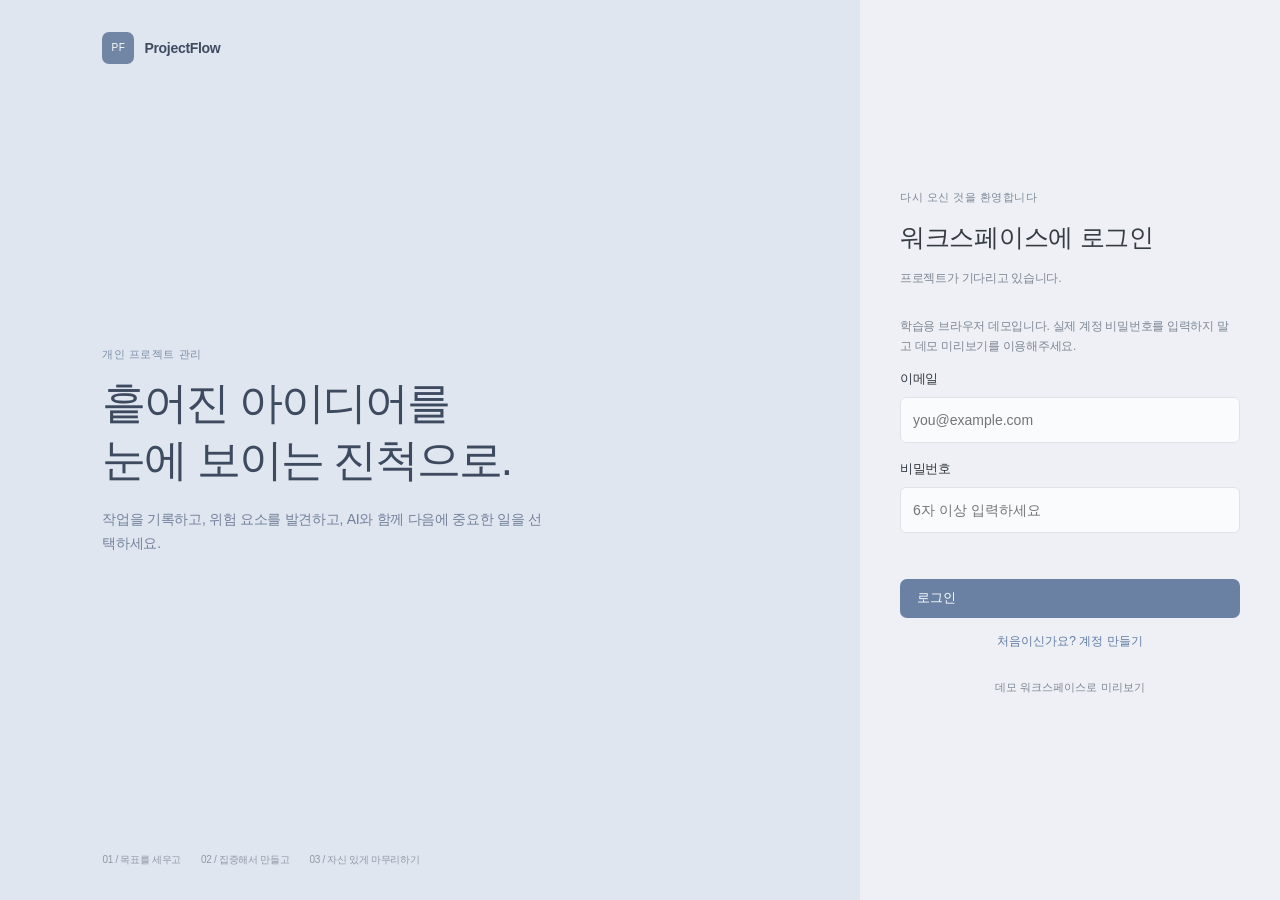
==== index.html @ 73af964e "Add manual task scheduling and move unscheduled work beside the calendar" ====
<!doctype html>
<html lang="ko">
<head><meta charset="UTF-8"><meta name="viewport" content="width=device-width, initial-scale=1"><title>ProjectFlow | 대시보드</title><link rel="stylesheet" href="css/style.css?v=3"><link rel="stylesheet" href="css/project-delete.css?v=1"><link rel="stylesheet" href="css/design.css?v=3"></head>
<body data-page="dashboard">
  <header class="topbar"><a class="brand" href="index.html"><span class="brand-mark">PF</span><span>ProjectFlow</span></a><nav class="top-actions"><a class="text-link" href="archive.html">보관함</a><button class="button button-ghost" data-logout>로그아웃</button></nav></header>
  <main class="shell dashboard-shell planner-shell">
    <header class="planner-heading"><div><p class="eyebrow" id="planner-date"></p><h1 id="view-title">오늘과 일정</h1></div><button class="button button-primary" data-open-project>＋ 새 프로젝트</button></header>
    <div id="workspace-view" class="planner-workspace">
      <section id="today-section" class="today-pane"><div class="section-heading"><h2>오늘 할 일 <span id="today-count" class="small-count"></span></h2><span id="today-label" class="muted"></span></div><div id="today-list"></div><section id="overdue-section"><div class="section-heading"><h3>미룬 작업 <span id="overdue-count" class="small-count"></span></h3></div><div id="overdue-list"></div></section><section class="unscheduled"><h3>시간 미정</h3><div id="unscheduled-list"></div></section><section class="unscheduled"><h3>마감일 없음</h3><div id="no-deadline-list"></div></section></section>
      <section class="week-pane"><div class="section-heading"><h2>이번 주</h2><div class="week-controls"><button class="week-arrow" id="week-prev" aria-label="이전 주">‹</button><span id="week-label"></span><button class="week-arrow" id="week-next" aria-label="다음 주">›</button><button class="week-today" id="week-today">오늘</button></div></div><div class="week-scroll"><div id="calendar" class="time-calendar"></div></div><div class="week-footer"><button class="button button-small button-ghost" id="plan-button">날짜 자동 배치</button></div></section>
    </div>
    <section id="projects-section" class="project-board-section"><div class="section-heading"><h2>프로젝트 <span id="active-count" class="small-count"></span></h2></div><div id="project-grid" class="project-board"></div><section id="empty-state" class="empty-state hidden"><h2>첫 프로젝트를 시작해보세요.</h2><p>목표를 입력하면 AI가 실행 일정을 제안합니다.</p><button class="button button-primary" data-open-project>＋ 새 프로젝트</button></section></section>
    <section id="ai-view" class="ai-hub hidden"><div class="ai-hub-intro"><h2>일정 추천</h2><button class="button button-primary" data-open-project>AI 일정 추천으로 시작</button></div><h2>프로젝트 분석</h2><div id="ai-project-list"></div></section>
  </main>
  <dialog id="task-time-modal" class="modal"><form id="task-time-form"><button type="button" class="modal-close" data-close-time aria-label="일정 편집 닫기">×</button><p class="eyebrow">작업 일정</p><h2 id="time-task-title"></h2><label>날짜<input type="date" name="date"></label><div class="time-form-row"><label>시작 시간<input type="time" name="time"></label><label>소요 시간 (분)<input type="number" name="duration" min="15" max="480" step="15" value="60" required></label></div><p class="muted">시간을 비워두면 ‘시간 미정’에 표시됩니다.</p><p id="time-error" class="form-error" role="alert"></p><div class="form-actions"><button type="button" class="button button-ghost" data-close-time>취소</button><button type="submit" class="button button-primary">일정 저장</button></div></form></dialog>
  <dialog id="project-modal" class="modal"><form method="dialog" id="project-form"><button class="modal-close" value="cancel" aria-label="닫기">×</button><p class="eyebrow">새 프로젝트</p><h2>무엇을 이루고 있나요?</h2><label>프로젝트 이름<input name="name" required maxlength="80" placeholder="예: 일반역학2"></label><label>프로젝트 유형<select name="project_type"><option value="school">학교</option><option value="home">집</option><option value="work">업무</option><option value="study">공부</option><option value="development">개발</option><option value="research">연구</option><option value="content">콘텐츠</option><option value="personal" selected>개인</option><option value="other">기타</option></select></label><label>목표<textarea name="goal" required rows="3" placeholder="예: 기말고사에서 A+ 받기"></textarea></label><label>마감일<input name="due_date" type="date"></label><label>설명 (선택)<textarea name="description" rows="2" placeholder="프로젝트에 대한 추가 정보"></textarea></label><p class="analysis-notice">AI 일정 추천은 목표와 설명을 Codyssey AI API에 보내 날짜와 소요 시간을 제안합니다. 마감일이 없으면 오늘부터 7일을 기준으로 추천합니다. 비밀 정보는 입력하지 마세요.</p><p id="project-status" class="form-status" role="status" aria-live="polite"></p><div class="form-actions"><button class="button button-ghost" value="cancel">취소</button><button class="button button-ghost" id="empty-project" type="button">직접 작업 추가</button><button class="button button-primary" id="ai-project" type="submit">AI 일정 추천</button></div></form></dialog>
  <dialog id="plan-modal" class="modal wide-modal"><form method="dialog" id="plan-form"><button class="modal-close" value="cancel" aria-label="닫기">×</button><p class="eyebrow">AI SCHEDULE</p><h2 id="plan-title">시작 플랜</h2><p class="muted">날짜와 소요 시간을 확인하고 실행할 일정을 선택하세요.</p><div id="starter-list" class="starter-list"></div><div class="form-actions"><button class="button button-ghost" value="cancel">취소</button><button class="button button-primary" value="default">선택한 일정 추가</button></div></form></dialog>
  <dialog id="schedule-modal" class="modal wide-modal"><form method="dialog" id="schedule-form"><button class="modal-close" value="cancel" aria-label="닫기">×</button><p class="eyebrow">14-DAY SCHEDULE</p><h2>앞으로 2주 계획</h2><p class="muted">기존에 지정한 일정은 유지하고, 아직 계획되지 않은 작업만 배치했습니다.</p><div id="schedule-preview" class="schedule-preview"></div><div class="form-actions"><button class="button button-ghost" value="cancel">취소</button><button class="button button-primary" value="default">이 계획 적용</button></div></form></dialog>
  <script type="module" src="js/dashboard.js?v=9"></script>
</body>
</html>
---- css/style.css ----
:root{--background:#f3f4f1;--surface:#fff;--surface-muted:#e9edf2;--primary:#2457c5;--primary-soft:#e4ebfa;--text:#20252b;--text-muted:#6f7882;--border:#d8dde2;--success:#2f7d58;--warning:#b58018;--danger:#b94747;--radius:3px;--sidebar:232px;font-family:"Pretendard","Noto Sans KR","Segoe UI",Arial,sans-serif}*{box-sizing:border-box}body{margin:0;background:var(--background);color:var(--text);font-family:inherit;font-size:14px}a{color:inherit;text-decoration:none}button,input,textarea,select{font:inherit}button{cursor:pointer}.workspace-sidebar{position:fixed;inset:0 auto 0 0;width:var(--sidebar);display:flex;flex-direction:column;padding:24px 16px;background:var(--surface);border-right:1px solid var(--border);z-index:5}.sidebar-brand{display:flex;align-items:center;gap:10px;padding:0 8px;font-weight:700;font-size:16px}.sidebar-label{margin:48px 8px 10px;color:var(--text-muted);font-size:10px;font-weight:700;letter-spacing:1.4px}.sidebar-link{display:block;padding:10px 12px;margin:3px 0;border-left:2px solid transparent;color:var(--text-muted);font-weight:600}.sidebar-link:hover,.sidebar-link.selected{background:var(--primary-soft);border-left-color:var(--primary);color:var(--primary)}.sidebar-footer{margin-top:auto;display:grid;gap:14px;padding:16px 8px;border-top:1px solid var(--border)}.sidebar-status{color:var(--text-muted);font-size:11px}.sidebar-logout{padding:0;text-align:left;border:0;background:transparent;color:var(--text-muted);font-size:12px}.sidebar-logout:hover{color:var(--danger)}.topbar{height:64px;margin-left:var(--sidebar);padding:0 44px;display:flex;align-items:center;justify-content:flex-end;background:var(--surface);border-bottom:1px solid var(--border)}.topbar .brand{display:none}.top-actions{display:flex;align-items:center;gap:18px}.text-link,.back-link{color:var(--text-muted);font-size:12px;font-weight:700}.text-link:hover,.back-link:hover{color:var(--primary)}.shell{max-width:1160px;margin-left:var(--sidebar);padding:48px 52px 88px}.page-heading,.section-heading,.project-header,.insights-intro{display:flex;align-items:flex-end;justify-content:space-between;gap:24px}.eyebrow{margin:0 0 10px;color:var(--primary);font-size:10px;font-weight:800;letter-spacing:1.4px}.page-heading h1,.insights-intro h1{max-width:700px;margin:0;font-size:34px;line-height:1.15;letter-spacing:-1.2px}.lede{max-width:560px;margin:12px 0 0;color:var(--text-muted);font-size:14px;line-height:1.6}.button{min-height:38px;border:1px solid transparent;border-radius:var(--radius);padding:0 15px;font-size:13px;font-weight:700;transition:background .15s,border-color .15s,color .15s}.button:hover{transform:none}.button-primary{background:var(--primary);color:#fff}.button-primary:hover{background:#1d469f}.button-dark{background:var(--text);color:#fff}.button-ghost{background:var(--surface);border-color:var(--border);color:var(--text)}.button-ghost:hover{border-color:var(--primary);color:var(--primary)}.button-small{min-height:34px;padding:0 12px;font-size:12px}.button-wide{width:100%;display:flex;align-items:center;justify-content:space-between}.stats-row{display:grid;grid-template-columns:repeat(3,170px);gap:0;margin:48px 0 52px;border-top:1px solid var(--border);border-bottom:1px solid var(--border)}.stats-row>div{padding:16px 20px 16px 0}.stats-row>div+div{padding-left:20px;border-left:1px solid var(--border)}.stat-label{display:block;margin-bottom:8px;color:var(--text-muted);font-size:11px}.stats-row strong{font-size:26px;line-height:1}.section-heading{align-items:center;margin-bottom:12px}.section-heading h2{margin:0;font-size:20px;letter-spacing:-.5px}.section-heading .eyebrow{margin-bottom:7px}.muted{color:var(--text-muted);font-size:12px}.project-grid{display:grid;gap:0;background:var(--surface);border-top:1px solid var(--border);border-bottom:1px solid var(--border)}.project-card{display:grid;grid-template-columns:minmax(190px,1.2fr) minmax(220px,1fr) 150px;align-items:center;gap:28px;min-height:108px;padding:18px 20px;border-bottom:1px solid var(--border);transition:background .15s,border-color .15s}.project-card:last-child{border-bottom:0}.project-card:hover{background:#f8faff}.project-card h3{margin:6px 0 5px;font-size:16px;letter-spacing:-.3px}.project-card p{margin:0;overflow:hidden;color:var(--text-muted);font-size:12px;text-overflow:ellipsis;white-space:nowrap}.card-top{display:flex;align-items:center;gap:10px}.card-bottom{display:flex;align-items:center;justify-content:space-between}.status{font-size:10px;font-weight:800}.status.active{color:var(--success)}.status.completed{color:var(--text-muted)}.progress-meta{color:var(--primary);font-size:13px;font-weight:700}.progress-track{height:8px;overflow:hidden;background:var(--surface-muted);border-radius:2px}.progress-bar{height:100%;background:var(--primary);border-radius:2px;transition:width .35s ease}.empty-state{padding:70px 20px;text-align:left;border:1px dashed var(--border);background:var(--surface)}.empty-state h2{margin:15px 0 7px;font-size:20px}.empty-state p{margin:0 0 22px;color:var(--text-muted)}.empty-mark{display:inline-grid;place-items:center;width:32px;height:32px;border:1px solid var(--border);color:var(--primary);font-size:19px}.hidden{display:none!important}.modal{width:min(480px,calc(100% - 32px));border:0;padding:0;background:transparent}.modal::backdrop{background:rgba(32,37,43,.42)}.modal form{position:relative;padding:28px;background:var(--surface);border:1px solid var(--border);border-radius:var(--radius)}.modal-close{position:absolute;top:12px;right:14px;border:0;background:none;color:var(--text-muted);font-size:22px}.modal h2{margin:0 0 24px;font-size:22px}label{display:block;margin:0 0 16px;color:var(--text);font-size:12px;font-weight:700}input,textarea,select{display:block;width:100%;margin-top:7px;padding:11px 12px;border:1px solid var(--border);border-radius:var(--radius);background:var(--surface);color:var(--text);font-size:14px;outline:0}input:focus,textarea:focus,select:focus{border-color:var(--primary)}textarea{resize:vertical}.form-actions{display:flex;justify-content:flex-end;gap:8px;margin-top:22px}.form-error,.form-status{min-height:18px;color:var(--danger);font-size:12px}.project-shell{padding-top:38px}.project-header{align-items:flex-start;padding-bottom:34px;border-bottom:1px solid var(--border)}.project-header h1{margin:0 0 12px;font-size:34px;letter-spacing:-1.2px}.project-goal{max-width:650px;margin:0;color:var(--text-muted);line-height:1.6}.project-progress{min-width:190px}.project-progress strong{display:block;margin-bottom:6px;color:var(--primary);font-size:32px}.project-progress span{color:var(--text-muted);font-size:12px}.project-columns{display:grid;grid-template-columns:minmax(0,1fr) 270px;gap:48px;padding-top:38px}.task-list,.issue-list{border-top:1px solid var(--border)}.task-item,.issue-item{display:flex;align-items:center;gap:12px;min-height:58px;padding:12px 0;border-bottom:1px solid var(--border)}.task-check{width:18px;height:18px;accent-color:var(--primary)}.task-copy{flex:1}.task-title{font-size:13px}.task-title.done{text-decoration:line-through;color:var(--text-muted)}.priority,.severity{font-size:10px;font-weight:800}.priority.high,.severity.high{color:var(--danger)}.priority.medium,.severity.medium{color:var(--warning)}.priority.low,.severity.low{color:var(--success)}.item-delete{border:0;background:transparent;color:#a1a9b1;font-size:17px}.item-delete:hover{color:var(--danger)}.issue-heading{margin-top:56px}.issue-item{display:block;padding:15px 0}.issue-item-top{display:flex;align-items:center;justify-content:space-between;margin-bottom:8px}.issue-item p{margin:0 0 12px;font-size:13px}.issue-state{color:var(--text-muted);font-size:11px}.insight-callout{align-self:start;padding:22px;background:var(--primary-soft);border:1px solid #c6d4f1;border-left:3px solid var(--primary)}.insight-callout h2{margin:8px 0 12px;font-size:20px;line-height:1.25}.insight-callout p:not(.eyebrow){margin:0 0 22px;color:var(--text-muted);font-size:13px;line-height:1.6}.insight-callout .button{background:var(--primary)}.insights-shell{max-width:1050px}.insights-intro{align-items:center;padding-bottom:32px;border-bottom:1px solid var(--border)}.status-orb{display:grid;place-items:center;width:56px;height:56px;border:1px solid #c6d4f1;background:var(--primary-soft);color:var(--primary);font-size:13px;font-weight:800}.question-panel{margin:28px 0;padding:20px;background:var(--surface);border:1px solid var(--border)}.question-panel>label{margin:0 0 10px}.question-row{display:flex;gap:8px}.question-row input{margin:0}.question-row .button{white-space:nowrap}.analysis-grid{display:grid;grid-template-columns:1fr 1fr;gap:16px}.analysis-card{padding:22px;background:var(--surface);border:1px solid var(--border);border-radius:var(--radius)}.analysis-card.full{grid-column:1/-1;border-left:3px solid var(--primary)}.analysis-card h2{margin:7px 0 15px;font-size:20px}.analysis-card p{margin:0;color:var(--text-muted);font-size:13px;line-height:1.7}.analysis-card ul{padding:0;margin:0;list-style:none}.analysis-card li{padding:13px 0;border-top:1px solid var(--border)}.analysis-card li strong{display:block;margin-bottom:5px;font-size:13px}.analysis-card li span{display:block;color:var(--text-muted);font-size:12px;line-height:1.5}.analysis-card .label{color:var(--primary);font-size:10px;font-weight:800;letter-spacing:1px}.archive-list{background:var(--surface);border-top:1px solid var(--border);border-bottom:1px solid var(--border)}.archive-item{display:flex;align-items:center;justify-content:space-between;padding:20px;border-bottom:1px solid var(--border)}.archive-item:last-child{border-bottom:0}.archive-item h3{margin:0 0 6px;font-size:16px}.archive-item p{margin:0;color:var(--text-muted);font-size:12px}.archive-date{color:var(--text-muted);font-size:11px}.auth-layout{display:grid;grid-template-columns:1fr 420px;min-height:100vh}.auth-intro{display:flex;flex-direction:column;padding:32px 8vw;background:var(--text);color:#fff}.auth-intro .brand{display:flex;align-items:center;gap:10px;font-weight:700}.auth-message{margin:auto 0}.auth-message .eyebrow{color:#9db8f3}.auth-message h1{max-width:560px;margin:0 0 20px;font-size:clamp(36px,5vw,58px);line-height:1.08;letter-spacing:-2px}.auth-message p:not(.eyebrow){max-width:450px;color:#c2c9d1;line-height:1.7}.signal-list{display:flex;gap:20px;color:#8e98a4;font-size:10px}.auth-panel{display:grid;place-items:center;padding:28px;background:var(--background)}.auth-card{width:min(100%,340px)}.auth-card h2{margin:0 0 8px;font-size:25px}.auth-card .muted{margin-bottom:28px}.switch-auth,.demo-link{width:100%;padding:14px 0;border:0;background:transparent;color:var(--primary);font-size:12px}.demo-link{color:var(--text-muted);font-size:11px}.brand-mark{display:grid;place-items:center;width:32px;height:32px;background:var(--primary);color:#fff;font-size:10px;font-weight:800;letter-spacing:.5px}.reveal{animation:rise .35s ease both}.delay-1{animation-delay:.04s}.delay-2{animation-delay:.08s}@keyframes rise{from{opacity:0;transform:translateY(5px)}to{opacity:1;transform:none}}@media(max-width:800px){:root{--sidebar:0px}.workspace-sidebar{position:static;width:100%;height:auto;display:block;padding:12px 16px;border-right:0;border-bottom:1px solid var(--border)}.sidebar-brand{padding:0}.sidebar-label{display:none}.workspace-sidebar nav{display:flex;gap:4px;margin-top:12px}.sidebar-link{flex:1;padding:9px 7px;text-align:center;border-left:0;border-bottom:2px solid transparent;font-size:12px}.sidebar-link:hover,.sidebar-link.selected{border-left:0;border-bottom-color:var(--primary)}.sidebar-footer{display:none}.topbar{height:52px;margin-left:0;padding:0 16px}.top-actions{gap:12px}.top-actions .text-link{font-size:11px}.shell{margin-left:0;padding:32px 18px 56px}.page-heading,.project-header,.insights-intro{display:block}.page-heading .button{margin-top:22px}.page-heading h1,.insights-intro h1{font-size:29px}.stats-row{grid-template-columns:repeat(3,1fr);margin:34px 0 38px}.stats-row>div{padding:13px 8px 13px 0}.stats-row>div+div{padding-left:8px}.stats-row strong{font-size:22px}.stat-label{font-size:10px}.project-card{grid-template-columns:1fr;gap:11px;min-height:0;padding:17px}.project-card p{white-space:normal}.card-bottom{margin-top:4px}.project-columns{grid-template-columns:1fr;gap:36px;padding-top:30px}.insight-callout{order:-1}.project-header h1{font-size:29px}.project-progress{min-width:0;margin-top:25px}.analysis-grid{grid-template-columns:1fr}.analysis-card.full{grid-column:auto}.question-row{display:block}.question-row .button{width:100%;margin-top:9px}.archive-item{display:block}.archive-date{display:block;margin-top:10px}.auth-layout{grid-template-columns:1fr}.auth-intro{min-height:43vh;padding:26px 24px}.auth-message{margin:auto 0 30px}.auth-message h1{font-size:39px}.signal-list{display:none}.auth-panel{padding:42px 24px}.modal form{padding:24px}}

.analysis-notice{font-size:12px;color:var(--text-muted);line-height:1.7;margin-top:14px}
.analysis-card p,.analysis-card li,.form-status{overflow-wrap:anywhere}
.analysis-card li>span{white-space:pre-line}
#analysis-status:empty{display:none}
@media(max-width:600px){.question-row{display:flex;flex-direction:column;align-items:stretch}.question-row input{width:100%;min-width:0}.question-row .button{width:100%}.analysis-grid{grid-template-columns:minmax(0,1fr)}}

.wide-modal{width:min(680px,calc(100% - 32px))}
.starter-list{display:grid;gap:12px;margin-top:20px}
.starter-item{display:grid;grid-template-columns:20px minmax(0,1fr);gap:14px;align-items:start;margin:0;padding:18px;border:1px solid var(--border);background:#f8faff;border-radius:8px;cursor:pointer}
.starter-item input[type=checkbox]{width:18px;height:18px;margin:3px 0 0;padding:0;accent-color:var(--primary)}
.starter-copy{display:grid;gap:8px;min-width:0}
.starter-copy strong{font-size:15px;line-height:1.5;overflow-wrap:anywhere}
.starter-copy small{display:block;font-size:12px;font-weight:400;line-height:1.7;color:var(--text-muted);overflow-wrap:anywhere}
.modal{max-height:calc(100dvh - 32px);overflow-y:auto}
.button:disabled{opacity:.65;cursor:wait}
@media(max-width:600px){.modal .form-actions{flex-wrap:wrap}.starter-item{padding:14px;gap:10px}}
---- css/project-delete.css ----
.button-danger{background:var(--danger);color:#fff}
.button-danger:hover{background:#923737}
.project-delete-name{font-weight:700;overflow-wrap:anywhere}
.project-delete-description{color:var(--text-muted);font-size:13px;line-height:1.7}
.project-delete-modal .form-actions{flex-wrap:wrap}
.project-entry{display:grid;grid-template-columns:minmax(0,1fr) auto;align-items:center;border-bottom:1px solid var(--border);background:var(--surface)}
.project-entry:last-child{border-bottom:0}
.project-entry .project-card{border-bottom:0;grid-template-columns:minmax(0,1.3fr) minmax(0,1fr) 80px;gap:20px}
@media(max-width:800px){.project-entry .project-card{grid-template-columns:minmax(0,1fr)}}
.project-entry>button{margin:0 16px 0 0}
.archive-project-entry{display:grid;grid-template-columns:minmax(0,1fr) auto;align-items:center;border-bottom:1px solid var(--border)}
.archive-project-entry:last-child{border-bottom:0}
body[data-page="archive"] .archive-project-entry .archive-item{border-bottom:0}
.archive-project-entry>button{margin:0 16px 0 0}
.project-progress .project-delete-trigger{display:block;margin:18px 0 0 auto}
@media(max-width:600px){
 .project-entry,.archive-project-entry{grid-template-columns:minmax(0,1fr)}
 .project-entry>button,.archive-project-entry>button{justify-self:end;margin:0 16px 16px}
 .project-progress .project-delete-trigger{margin-left:0}
}


/* Destructive action dialog */
body .project-delete-modal{width:min(440px,calc(100% - 32px));border-radius:20px;box-shadow:0 24px 80px rgba(20,28,40,.22)}
body .project-delete-modal::backdrop{background:rgba(24,32,44,.44);backdrop-filter:blur(4px)}
body .project-delete-modal form{padding:30px;border:0;border-radius:20px}
.delete-dialog-icon{display:grid;place-items:center;width:48px;height:48px;margin-bottom:20px;background:#fbeeed;border:1px solid #f5dfdc;border-radius:14px;color:#bc5049}
.delete-dialog-icon svg{width:24px;height:24px}
body .project-delete-modal h2{margin:0 0 10px;font-size:23px;line-height:1.4;letter-spacing:-.7px}
body .project-delete-modal .project-delete-description{margin:0;font-size:13px;line-height:1.7;color:var(--text-muted)}
.delete-project-summary{margin-top:24px;padding:18px;background:#f6f7f9;border:1px solid #e8ebef;border-radius:12px}
.delete-summary-label{color:var(--text-muted);font-size:11px;font-weight:600}
body .project-delete-modal .project-delete-name{margin:7px 0 16px;font-size:16px;line-height:1.5;font-weight:700;overflow-wrap:anywhere}
.delete-summary-counts{display:grid;grid-template-columns:1fr 1fr;border-top:1px solid #e2e6eb;padding-top:13px;gap:16px;font-size:12px;color:var(--text-muted)}
.delete-summary-counts>span{display:flex;justify-content:space-between;gap:8px}
.delete-summary-counts>span+span{border-left:1px solid #e2e6eb;padding-left:16px}
.delete-summary-counts strong{font-weight:700;color:var(--text)}
.delete-permanent-note{margin:16px 0 0;color:#a35a55;font-size:12px;line-height:1.6}
body .project-delete-modal .form-error:empty{display:none}
body .project-delete-modal .form-actions{display:grid;grid-template-columns:1fr 1fr;gap:10px;margin-top:26px}
body .project-delete-modal .button{min-height:44px;border-radius:10px;font-size:13px}
body .project-delete-modal .button-ghost{background:#fff;border-color:#dfe3e8;color:#525b66}
body .project-delete-modal .button-danger{background:#b94e47;border-color:#b94e47;color:#fff}
body .project-delete-modal .button-danger:hover{background:#a3423c;border-color:#a3423c}
body .project-delete-modal .button:focus-visible{outline:2px solid #7e8da6;outline-offset:3px}
@media(max-width:600px){body .project-delete-modal form{padding:24px}body .project-delete-modal h2{font-size:21px}}

/* Project row actions */
body button[data-delete-project]{display:inline-flex;align-items:center;justify-content:center;gap:6px;min-height:32px;padding:6px 9px;border:0;border-radius:7px;background:transparent;color:#8b929b;font-size:12px;font-weight:500;white-space:nowrap;transition:background .15s,color .15s}
body button[data-delete-project]::before{content:"";width:14px;height:14px;flex-shrink:0;background:currentColor;mask:url("data:image/svg+xml,%3Csvg xmlns='http://www.w3.org/2000/svg' viewBox='0 0 24 24' fill='none' stroke='black' stroke-width='1.7' stroke-linecap='round' stroke-linejoin='round'%3E%3Cpath d='M3 6h18M9 6V4h6v2M5 6l1 14h12l1-14M10 10v6M14 10v6'/%3E%3C/svg%3E") center/contain no-repeat}
body button[data-delete-project]:hover{background:#fbeeed;color:#b94e47}
body button[data-delete-project]:focus-visible{outline:2px solid #b94e47;outline-offset:2px}
body .project-entry>button[data-delete-project],body .archive-project-entry>button[data-delete-project]{margin-right:18px}
body .project-progress button[data-delete-project]{margin-top:16px;margin-left:auto}
@media(max-width:600px){body .project-progress button[data-delete-project]{margin-left:0}}

/* Give the row action its own balanced space inside the card. */
body .project-entry{grid-template-columns:minmax(0,1fr) 112px;border:1px solid var(--border);background:var(--surface)}
body .project-entry:last-child{border-bottom:1px solid var(--border)}
body .project-entry .project-card{border:0;background:transparent;min-width:0}
body .project-entry>button[data-delete-project]{width:80px;min-height:40px;margin:0;justify-self:center;position:relative}
body .project-entry>button[data-delete-project]::after{content:"";position:absolute;left:-16px;top:6px;bottom:6px;width:1px;background:var(--border)}
body .archive-project-entry{grid-template-columns:minmax(0,1fr) 112px}
body .archive-project-entry>button[data-delete-project]{width:80px;min-height:40px;margin:0;justify-self:center;position:relative}
body .archive-project-entry>button[data-delete-project]::after{content:"";position:absolute;left:-16px;top:6px;bottom:6px;width:1px;background:var(--border)}
@media(max-width:600px){
 body .project-entry,body .archive-project-entry{grid-template-columns:minmax(0,1fr)}
 body .project-entry>button[data-delete-project],body .archive-project-entry>button[data-delete-project]{justify-self:end;width:auto;min-width:80px;margin:0 16px 14px}
 body .project-entry>button[data-delete-project]::after,body .archive-project-entry>button[data-delete-project]::after{display:none}
}
---- css/design.css ----
:root{--sidebar:184px;--background:#eef0f5;--surface:#f7f8fb;--primary:#617ca4;--primary-soft:#e5ebf3;--text:#343b42;--text-muted:#7d8794;--border:#dfe3e9;--radius:8px;font-family:"Noto Sans KR","Apple SD Gothic Neo","Malgun Gothic","Segoe UI",Arial,sans-serif}
body{font-weight:400;line-height:1.6;font-size:14px;letter-spacing:-.3px}
.workspace-sidebar{background:#f5f6fa;padding:30px 16px;border-right:1px solid #e2e5eb}
.sidebar-brand{font-size:21px;font-weight:500;letter-spacing:-.8px;padding:0 12px;margin-bottom:44px}
.brand-mark{border-radius:7px;background:#7186a5;font-weight:500}
.sidebar-label{font-size:10px;font-weight:400;color:#9aa3af;margin-top:52px}
.sidebar-link{position:relative;font-size:15px;font-weight:400;padding:13px 12px;margin:5px 0;border:0;border-radius:0;white-space:nowrap;background:transparent}
.sidebar-link:hover{border:0;background:transparent;color:#3a5273}
.sidebar-link.selected{border:0;background:transparent;color:#343b42;font-weight:600}
.sidebar-link.selected::after{content:"";position:absolute;left:12px;bottom:7px;width:24px;height:2px;background:#617ca4}
.sidebar-link:focus-visible{outline:2px solid #91a1ba;outline-offset:2px}
.topbar{height:64px;background:#f5f6fa;border-bottom-color:#e3e6ec}
.top-actions .text-link{font-weight:400;font-size:12px}
.shell{max-width:1400px;padding:38px 40px 70px}
.eyebrow{font-size:11px;font-weight:400;color:#7d8898;letter-spacing:.5px}
.page-heading h1,.insights-intro h1{font-size:32px;font-weight:400;letter-spacing:-1px}
.lede{font-size:14px;line-height:1.8}
.button{border-radius:7px;min-height:39px;padding:0 16px;font-size:13px;font-weight:400}
.button-primary{background:#6a81a4;box-shadow:none}
.button-primary:hover{background:#526e94}
.button-ghost{background:transparent;border-color:#d8dfe8}
.button-small{min-height:32px;padding:0 12px;font-size:12px}
.section-heading h2{font-size:19px;font-weight:400;letter-spacing:-.5px}
input,textarea,select{font-size:14px;border-radius:6px;background:#fafbfc}
label{font-size:13px;font-weight:400}
input:focus,textarea:focus,select:focus{border-color:#91a1ba}
.planner-heading{display:flex;align-items:center;justify-content:space-between;gap:24px;margin-bottom:34px}
.planner-heading .eyebrow{margin-bottom:7px}
.planner-heading h1{font-size:31px;font-weight:400;letter-spacing:-1px;margin:0}
.planner-heading .lede{margin:8px 0 0}
.planner-workspace{display:grid;grid-template-columns:minmax(230px,.85fr) minmax(0,1.45fr);gap:32px;align-items:start}
.today-pane{padding:24px;background:#f7f8fa;border-radius:9px}
.today-pane .section-heading{margin-bottom:18px}
.today-pane .section-heading h2{font-size:20px}
.small-count{font-size:12px;color:#929aa6;font-weight:400;margin-left:6px}
.planner-task{display:flex;align-items:flex-start;gap:12px;padding:17px 0;border-top:1px solid #e1e5eb;min-width:0}
.planner-task.selected{background:#e4eaf3;padding:16px 12px;margin:0 -12px;border-top-color:transparent;border-radius:6px}
.planner-task .task-check{width:17px;height:17px;border-radius:50%;margin:4px 0 0;flex-shrink:0;accent-color:#7186a5}
.task-select{border:0;background:transparent;text-align:left;padding:0;flex:1;min-width:0;color:#333e4a;font:inherit}
.task-select strong{font-size:15px;font-weight:400;display:block;overflow-wrap:anywhere;line-height:1.5}
.planner-task.selected .task-select strong{font-weight:600;color:#405979}
.task-select small{display:block;margin-top:6px;font-size:11px;color:#8b95a2;line-height:1.6}
.task-select:focus-visible{outline:2px solid #8a9ebb;outline-offset:4px}
.planner-task .priority{font-size:10px;margin-top:3px;font-weight:400}

.planner-empty{padding:20px 0;color:#8b96a3;font-size:13px;line-height:1.8}
.today-pane #overdue-section{margin-top:24px}
.today-pane h3{font-size:14px;font-weight:400;color:#9b7773}
.week-pane{min-width:0}
.week-pane>.section-heading{margin:0 0 17px}
.week-controls{display:flex;align-items:center;gap:8px;font-size:11px;color:#87919f}
.week-arrow,.week-today{border:0;background:transparent;color:#798699;padding:4px 7px;font-size:20px}
.week-today{font-size:11px;border:1px solid #dbe0e7;border-radius:5px;padding:4px 7px}
.unscheduled{display:flex;align-items:flex-start;gap:12px;padding:12px 14px;background:#e8ebf0;border-radius:6px;font-size:11px;color:#929aa7;margin-bottom:14px}
.unscheduled>span{flex-shrink:0;padding-top:5px}
#unscheduled-list{display:flex;flex-wrap:wrap;gap:6px;min-width:0}
.loose-task{border:0;border-radius:4px;padding:5px 8px;color:#566370;font-size:11px;text-align:left;overflow-wrap:anywhere}
.week-scroll{overflow-x:auto;border:1px solid #e0e4eb;border-radius:10px;background:#f9fafc}
.time-calendar{display:grid;grid-template-columns:42px repeat(7,minmax(58px,1fr));min-width:490px;font-size:11px}
.time-day{text-align:center;padding:10px 0;color:#8a96a6;border-bottom:1px solid #e0e4eb;display:grid;gap:2px}
.time-day strong{font-weight:400;font-size:14px}
.time-day.is-today{color:#c38487;background:#f7ecef}
.time-day.is-today strong{font-weight:600}
.time-gutter{border-bottom:1px solid #e0e4eb}
.hour-labels{position:relative;color:#b0898b;font-size:9px;text-align:right}
.hour-labels span{position:absolute;right:6px}
.time-day-column{position:relative;border-left:1px solid #e4e7ed;background:repeating-linear-gradient(to bottom,transparent 0,transparent 47px,#e5e8ed 47px,#e5e8ed 48px)}
.time-event{position:absolute;overflow:hidden;border:0;border-radius:3px;text-align:left;padding:5px;color:#596363;font-family:inherit}
.time-event strong{font-weight:500;display:block;font-size:11px;line-height:1.4;overflow-wrap:anywhere}
.time-event small{font-size:10px;line-height:1.3}
.time-event:focus-visible,.loose-task:focus-visible{outline:2px solid #7588a6;outline-offset:1px}
.pastel-0{background:#f8e0e5}.pastel-1{background:#d7f3e3}.pastel-2{background:#f8edcf}.pastel-3{background:#d5edf4}.pastel-4{background:#eee2f4}.pastel-5{background:#fae6d8}
.week-footer{display:flex;align-items:center;justify-content:space-between;gap:12px;margin-top:12px;font-size:10px;color:#939ca8}
.week-footer .button{font-size:11px;min-height:29px}
.project-board-section{margin-top:36px}
.project-board{display:grid;grid-template-columns:repeat(3,minmax(0,1fr));gap:24px}
.board-column{min-width:0}
.board-column>h3{font-size:13px;font-weight:400;color:#818d9d;display:flex;justify-content:space-between;padding:0 0 13px;border-bottom:1px solid #d5dce6;margin:0}
.board-column>h3 span{font-size:11px;color:#a1a9b4}
.board-project{padding:18px 0;border-bottom:1px solid #dde3ea;position:relative}
.board-project>a{display:block}
.board-project h4{font-size:15px;font-weight:400;margin:0 0 6px;padding-left:13px;line-height:1.6;overflow-wrap:anywhere}
.project-color{position:absolute;top:26px;left:0;width:5px;height:5px;border-radius:50%}
.board-project p{font-size:12px;color:#87919f;margin:0 0 8px;line-height:1.7;overflow-wrap:anywhere}
.board-project small{font-size:11px;color:#98a1ad}
.board-project .progress-track{height:3px;margin-top:13px;border-radius:0;background:#dce3ec}
.board-project .progress-bar{background:#a0b0c7;border-radius:0}
.board-actions{display:flex;align-items:center;justify-content:space-between;gap:8px;margin-top:12px}
.board-actions select{width:auto;margin:0;font-size:11px;background:transparent;border:1px solid #dbe1e8;padding:4px 22px 4px 7px}
.board-empty{font-size:12px;color:#a1a9b5;padding:16px 0}
.time-form-row{display:grid;grid-template-columns:1fr 1fr;gap:14px}
.modal form{border-radius:12px;background:#fafbfc;padding:26px}
.modal h2{font-size:21px;font-weight:400;line-height:1.5;overflow-wrap:anywhere}
.modal::backdrop{background:rgba(58,65,79,.35);backdrop-filter:blur(2px)}
.ai-hub-intro{padding:26px;background:#e8edf5;border-radius:8px;margin-bottom:32px}
.ai-hub h2{font-size:21px;font-weight:400}
.ai-hub-intro p{font-size:14px;color:#7b8798;line-height:1.8;margin-bottom:22px}
.ai-project-row{display:flex;align-items:center;justify-content:space-between;gap:16px;padding:19px 0;border-bottom:1px solid #dce2eb;font-size:15px}
.ai-project-row small{font-size:12px;color:#8291a5}
body[data-page="archive"] .archive-group{background:#f7f8fa;border-radius:8px}
body[data-page="archive"] .archive-group .section-heading h2{font-weight:400;font-size:18px}
body[data-page="archive"] .archive-item h3{font-size:15px;font-weight:400}
.project-shell .project-header{background:#e5eaf2;color:#343e4a;border-radius:9px;padding:28px;border:0}
.project-shell .project-header h1{font-size:30px;font-weight:400}
.project-shell .project-header .eyebrow,.project-shell .project-header .project-goal,.project-shell .project-header .project-due,.project-shell .project-progress span{color:#7e8c9f}
.project-shell .project-progress strong{color:#7589a6;font-weight:400}
.project-shell .task-list,.project-shell .issue-list{background:#f7f8fa;border:1px solid #e1e5eb;border-radius:8px}
.task-title{font-size:14px;font-weight:400}
.next-actions-panel,.insight-callout{background:#e8edf5;border:1px solid #dbe2ed;border-radius:8px}
.insight-callout h2{font-weight:400;line-height:1.5}
.question-panel,.analysis-card{background:#f7f8fa;border-radius:8px}
.analysis-card h2{font-weight:400;font-size:21px}
.analysis-card.full{background:#e9eef5;border-left:1px solid #dbe2ed}
.analysis-card p{font-size:14px;line-height:1.9}
.settings-section{margin-top:36px}
.type-list{background:#f7f8fa;border:1px solid #e1e5eb;border-radius:8px;overflow:hidden}
.canvas-section{background:#f7f8fa;border:1px solid #e1e5eb;border-radius:8px;padding:25px}
.canvas-status{border-radius:5px}
.auth-intro{background:#e0e6f0;color:#3d4a5f}
.auth-message h1{font-weight:400;font-size:44px;line-height:1.3}
.auth-message p:not(.eyebrow){color:#72819a}
.auth-message .eyebrow{color:#7c8ea7}
.auth-card h2{font-weight:400}
@media(max-width:1100px){.shell{padding:32px 26px 60px}.planner-workspace{grid-template-columns:1fr;gap:28px}.today-pane{padding:22px}.project-columns{grid-template-columns:1fr}.project-shell .insight-callout{order:-1}.type-row{grid-template-columns:14px minmax(0,1fr) auto auto}.type-row code,.type-color{display:none}}
@media(max-width:800px){.workspace-sidebar{padding:18px;background:#f5f6fa}.workspace-sidebar nav{overflow-x:auto;gap:2px}.sidebar-link{padding:10px 8px;font-size:12px}.sidebar-link:hover,.sidebar-link.selected{border:0}.sidebar-brand{font-size:18px;margin-bottom:18px;padding:0}.sidebar-link.selected::after{left:8px;bottom:3px}.topbar{height:48px}.shell{padding:28px 18px 50px}.planner-heading{gap:16px;align-items:flex-start}.planner-heading h1{font-size:27px}.planner-heading .lede{font-size:12px}.planner-heading>.button{font-size:11px;padding:0 11px}.project-board{gap:16px}.page-heading h1{font-size:28px}}
@media(max-width:600px){.planner-workspace{gap:26px}.today-pane{padding:20px}.project-board{grid-template-columns:1fr;gap:26px}.week-controls{gap:3px}.week-controls span{font-size:10px}.week-footer{align-items:flex-start}.time-form-row{grid-template-columns:1fr 1fr}.planner-heading{flex-wrap:wrap}.planner-heading>.button{margin-top:0}.canvas-section{padding:21px 17px}.board-project{padding:17px 0}.auth-message h1{font-size:35px}}
@media(prefers-reduced-motion:reduce){.reveal{animation:none}}

@media(max-width:800px){:root{--sidebar:0px}}

/* Keep unscheduled work beside the calendar. */
.today-pane .unscheduled{display:block;margin:24px 0 0;padding:20px 0 0;border-top:1px solid var(--border);background:transparent;border-radius:0}
.unscheduled h3{font-size:15px;font-weight:400;color:var(--text);margin:0 0 12px}
#unscheduled-list,#no-deadline-list{display:flex;flex-direction:column;gap:6px}
.today-pane .loose-task{text-align:left;white-space:normal;padding:9px 10px;line-height:1.5}
.scheduled-add{display:flex;flex-direction:column;align-items:stretch;gap:12px;padding:16px 0;border-bottom:1px solid var(--border)}
.scheduled-add input{width:100%;min-width:0}.schedule-fields{display:grid;grid-template-columns:repeat(2,minmax(0,1fr));gap:12px}.scheduled-add>.button{align-self:flex-end}.scheduled-add .form-error:empty{display:none}
@media(max-width:600px){.schedule-fields{grid-template-columns:1fr 1fr}}
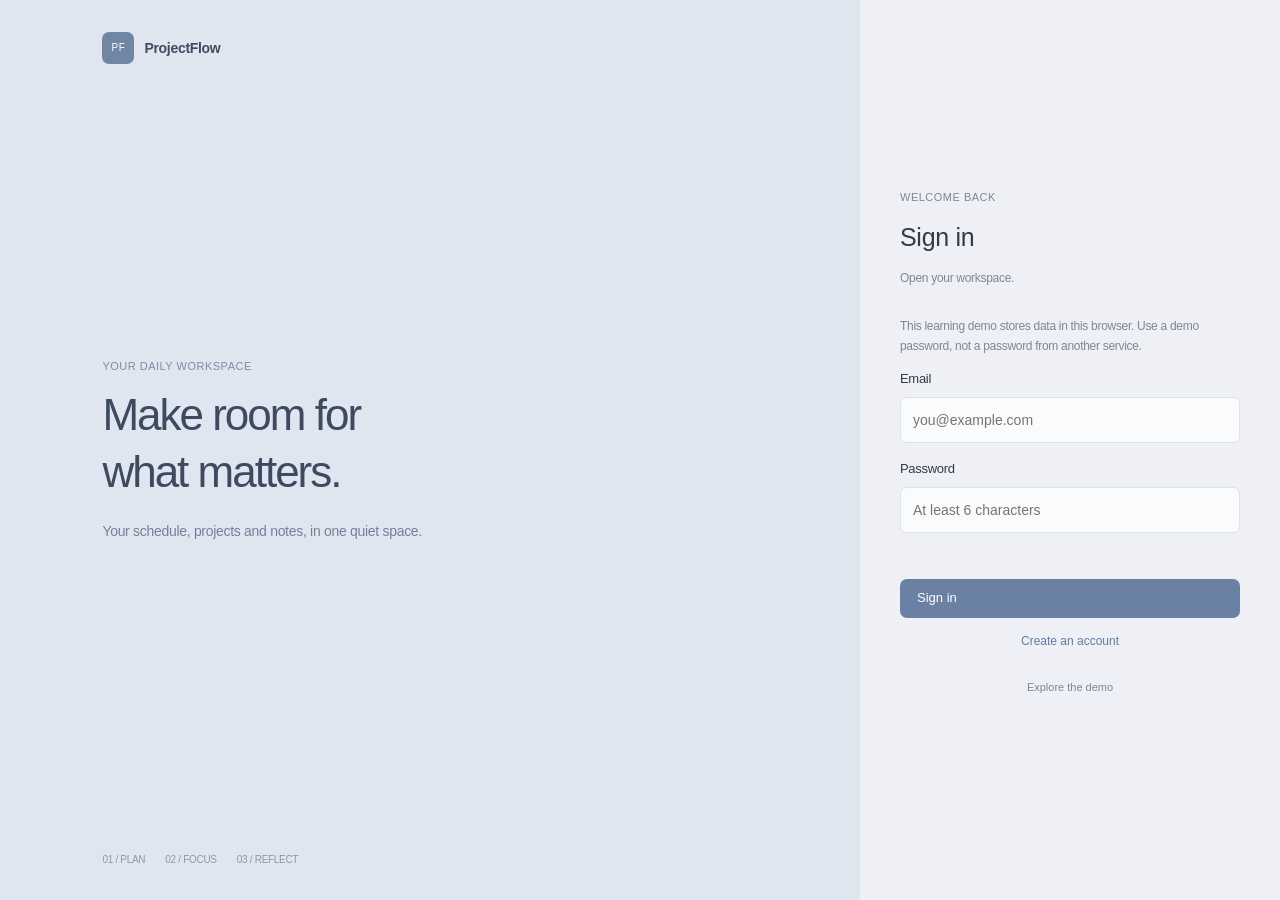
==== commit 68c64c61: "Build English planner workspace with persistent notes and quick scheduling" ====
--- a/index.html
+++ b/index.html
@@ -1,22 +1,27 @@
 <!doctype html>
-<html lang="ko">
-<head><meta charset="UTF-8"><meta name="viewport" content="width=device-width, initial-scale=1"><title>ProjectFlow | 대시보드</title><link rel="stylesheet" href="css/style.css?v=3"><link rel="stylesheet" href="css/project-delete.css?v=1"><link rel="stylesheet" href="css/design.css?v=3"></head>
+<html lang="en">
+<head><meta charset="UTF-8"><meta name="viewport" content="width=device-width, initial-scale=1"><title>ProjectFlow | Today</title><link rel="stylesheet" href="css/style.css?v=3"><link rel="stylesheet" href="css/project-delete.css?v=1"><link rel="stylesheet" href="css/design.css?v=7"></head>
 <body data-page="dashboard">
-  <header class="topbar"><a class="brand" href="index.html"><span class="brand-mark">PF</span><span>ProjectFlow</span></a><nav class="top-actions"><a class="text-link" href="archive.html">보관함</a><button class="button button-ghost" data-logout>로그아웃</button></nav></header>
+  <header class="topbar"><a class="brand" href="index.html"><span class="brand-mark">PF</span><span>ProjectFlow</span></a><nav class="top-actions"><a class="text-link" href="archive.html">Archive</a><button class="button button-ghost" data-logout>Sign out</button></nav></header>
   <main class="shell dashboard-shell planner-shell">
-    <header class="planner-heading"><div><p class="eyebrow" id="planner-date"></p><h1 id="view-title">오늘과 일정</h1></div><button class="button button-primary" data-open-project>＋ 새 프로젝트</button></header>
-    <div id="workspace-view" class="planner-workspace">
-      <section id="today-section" class="today-pane"><div class="section-heading"><h2>오늘 할 일 <span id="today-count" class="small-count"></span></h2><span id="today-label" class="muted"></span></div><div id="today-list"></div><section id="overdue-section"><div class="section-heading"><h3>미룬 작업 <span id="overdue-count" class="small-count"></span></h3></div><div id="overdue-list"></div></section><section class="unscheduled"><h3>시간 미정</h3><div id="unscheduled-list"></div></section><section class="unscheduled"><h3>마감일 없음</h3><div id="no-deadline-list"></div></section></section>
-      <section class="week-pane"><div class="section-heading"><h2>이번 주</h2><div class="week-controls"><button class="week-arrow" id="week-prev" aria-label="이전 주">‹</button><span id="week-label"></span><button class="week-arrow" id="week-next" aria-label="다음 주">›</button><button class="week-today" id="week-today">오늘</button></div></div><div class="week-scroll"><div id="calendar" class="time-calendar"></div></div><div class="week-footer"><button class="button button-small button-ghost" id="plan-button">날짜 자동 배치</button></div></section>
-    </div>
-    <section id="projects-section" class="project-board-section"><div class="section-heading"><h2>프로젝트 <span id="active-count" class="small-count"></span></h2></div><div id="project-grid" class="project-board"></div><section id="empty-state" class="empty-state hidden"><h2>첫 프로젝트를 시작해보세요.</h2><p>목표를 입력하면 AI가 실행 일정을 제안합니다.</p><button class="button button-primary" data-open-project>＋ 새 프로젝트</button></section></section>
-    <section id="ai-view" class="ai-hub hidden"><div class="ai-hub-intro"><h2>일정 추천</h2><button class="button button-primary" data-open-project>AI 일정 추천으로 시작</button></div><h2>프로젝트 분석</h2><div id="ai-project-list"></div></section>
-  </main>
-  <dialog id="task-time-modal" class="modal"><form id="task-time-form"><button type="button" class="modal-close" data-close-time aria-label="일정 편집 닫기">×</button><p class="eyebrow">작업 일정</p><h2 id="time-task-title"></h2><label>날짜<input type="date" name="date"></label><div class="time-form-row"><label>시작 시간<input type="time" name="time"></label><label>소요 시간 (분)<input type="number" name="duration" min="15" max="480" step="15" value="60" required></label></div><p class="muted">시간을 비워두면 ‘시간 미정’에 표시됩니다.</p><p id="time-error" class="form-error" role="alert"></p><div class="form-actions"><button type="button" class="button button-ghost" data-close-time>취소</button><button type="submit" class="button button-primary">일정 저장</button></div></form></dialog>
-  <dialog id="project-modal" class="modal"><form method="dialog" id="project-form"><button class="modal-close" value="cancel" aria-label="닫기">×</button><p class="eyebrow">새 프로젝트</p><h2>무엇을 이루고 있나요?</h2><label>프로젝트 이름<input name="name" required maxlength="80" placeholder="예: 일반역학2"></label><label>프로젝트 유형<select name="project_type"><option value="school">학교</option><option value="home">집</option><option value="work">업무</option><option value="study">공부</option><option value="development">개발</option><option value="research">연구</option><option value="content">콘텐츠</option><option value="personal" selected>개인</option><option value="other">기타</option></select></label><label>목표<textarea name="goal" required rows="3" placeholder="예: 기말고사에서 A+ 받기"></textarea></label><label>마감일<input name="due_date" type="date"></label><label>설명 (선택)<textarea name="description" rows="2" placeholder="프로젝트에 대한 추가 정보"></textarea></label><p class="analysis-notice">AI 일정 추천은 목표와 설명을 Codyssey AI API에 보내 날짜와 소요 시간을 제안합니다. 마감일이 없으면 오늘부터 7일을 기준으로 추천합니다. 비밀 정보는 입력하지 마세요.</p><p id="project-status" class="form-status" role="status" aria-live="polite"></p><div class="form-actions"><button class="button button-ghost" value="cancel">취소</button><button class="button button-ghost" id="empty-project" type="button">직접 작업 추가</button><button class="button button-primary" id="ai-project" type="submit">AI 일정 추천</button></div></form></dialog>
-  <dialog id="plan-modal" class="modal wide-modal"><form method="dialog" id="plan-form"><button class="modal-close" value="cancel" aria-label="닫기">×</button><p class="eyebrow">AI SCHEDULE</p><h2 id="plan-title">시작 플랜</h2><p class="muted">날짜와 소요 시간을 확인하고 실행할 일정을 선택하세요.</p><div id="starter-list" class="starter-list"></div><div class="form-actions"><button class="button button-ghost" value="cancel">취소</button><button class="button button-primary" value="default">선택한 일정 추가</button></div></form></dialog>
-  <dialog id="schedule-modal" class="modal wide-modal"><form method="dialog" id="schedule-form"><button class="modal-close" value="cancel" aria-label="닫기">×</button><p class="eyebrow">14-DAY SCHEDULE</p><h2>앞으로 2주 계획</h2><p class="muted">기존에 지정한 일정은 유지하고, 아직 계획되지 않은 작업만 배치했습니다.</p><div id="schedule-preview" class="schedule-preview"></div><div class="form-actions"><button class="button button-ghost" value="cancel">취소</button><button class="button button-primary" value="default">이 계획 적용</button></div></form></dialog>
-  <script type="module" src="js/dashboard.js?v=9"></script>
+    <header class="planner-heading"><div><p class="eyebrow" id="planner-date"></p><h1 id="view-title">Today</h1></div><div class="planner-header-actions"><button class="button button-ghost" data-open-project>New project</button><button class="button button-primary" id="quick-task-open">＋ Task</button></div></header>
+    <div id="workspace-view"><div class="planner-tools"><input type="search" id="task-search" placeholder="Search tasks" aria-label="Search tasks"><select id="project-filter" aria-label="Filter by project"><option value="">All projects</option></select></div><div class="planner-workspace">
+      <section id="today-section" class="today-pane"><div class="section-heading"><h2>Today <span id="today-count" class="small-count"></span></h2><span id="today-label" class="muted"></span></div><div id="today-list"></div><section id="overdue-section"><div class="section-heading"><h3>Overdue <span id="overdue-count" class="small-count"></span></h3></div><div id="overdue-list"></div></section><section class="unscheduled"><h3>Unscheduled</h3><div id="unscheduled-list"></div></section><section class="unscheduled"><h3>No deadline</h3><div id="no-deadline-list"></div></section></section>
+      <section class="week-pane"><div class="section-heading"><h2>This week</h2><div class="week-controls"><input type="date" id="week-jump" aria-label="Jump to date"><button class="week-arrow" id="week-prev" aria-label="Previous week">‹</button><span id="week-label"></span><button class="week-arrow" id="week-next" aria-label="Next week">›</button><button class="week-today" id="week-today">Today</button><button class="week-today" id="calendar-mode" aria-pressed="false">Agenda</button></div></div><div class="week-scroll"><div id="calendar" class="time-calendar"></div></div><div id="week-agenda" class="week-agenda hidden"></div><div class="week-footer"><button class="button button-small button-ghost" id="plan-button">Auto-schedule</button></div></section>
+    </div></div>
+    <section id="projects-section" class="project-board-section"><div class="section-heading"><h2>Projects <span id="active-count" class="small-count"></span></h2></div><div id="project-grid" class="project-board"></div><section id="empty-state" class="empty-state hidden"><h2>Create your first project.</h2><p>Add a goal to get an AI schedule.</p><button class="button button-primary" data-open-project>＋ New project</button></section></section>
+    <section id="notes-view" class="notes-workspace hidden" aria-label="Notes">
+      <aside class="notes-browser"><div class="notes-toolbar"><h2>Notes <span id="note-count"></span></h2><button class="button button-primary button-small" id="new-note">＋ New</button></div><input type="search" id="note-search" aria-label="Search notes" placeholder="Search notes"><button class="notes-trash-toggle" id="notes-trash-toggle" aria-pressed="false">Trash</button><div id="note-list"></div></aside>
+      <div class="notes-writing"><div id="note-placeholder" class="note-placeholder"><h2>A place for your thoughts.</h2><p>Select a note or start a new one.</p></div><section id="note-editor" class="hidden"><div class="note-editor-toolbar"><button class="button button-small button-ghost" id="notes-back">← Notes</button><select id="note-project" aria-label="Link note to project"></select><button class="button button-small button-ghost" id="note-pin" aria-pressed="false">Pin</button><button class="button button-small button-ghost" id="note-save">Save</button></div><input id="note-title" class="note-title" aria-label="Note title" placeholder="Untitled note" maxlength="200"><textarea id="note-body" class="note-body" aria-label="Note content" placeholder="Start writing…" maxlength="100000"></textarea><button class="notes-trash-toggle" id="note-trash">Move to trash</button></section><p id="note-status" class="note-save-status" role="status" aria-live="polite">Saved only in this browser</p></div>
+    </section>
+    <section id="ai-view" class="ai-hub hidden"><div class="ai-hub-intro"><h2>Scheduling</h2><button class="button button-primary" data-open-project>Plan with AI</button></div><h2>Analyze project</h2><div id="ai-project-list"></div></section>
+  <div id="workspace-toast" class="workspace-toast" role="status" aria-live="polite"></div></main>
+  <dialog id="quick-task-modal" class="modal"><form id="quick-task-form"><button type="button" class="modal-close" aria-label="Close">×</button><h2>New task</h2><label>Task name<input name="title" required maxlength="120" placeholder="What needs to get done?"></label><label>Project<select name="project_id" id="quick-task-project"></select></label><div class="schedule-fields"><label>Date<input type="date" name="date"></label><label>Start time<input type="time" name="time"></label><label>Duration (min)<input type="number" name="duration" value="60" min="15" max="480" step="15" required></label><label>Deadline<input type="date" name="deadline"></label></div><p class="form-error" id="quick-task-error" role="alert"></p><div class="form-actions"><button type="button" class="button button-ghost" value="cancel">Cancel</button><button class="button button-primary" type="submit">Add task</button></div></form></dialog>
+  <dialog id="task-time-modal" class="modal"><form id="task-time-form"><button type="button" class="modal-close" data-close-time aria-label="Close schedule editor">×</button><p class="eyebrow">Task schedule</p><h2 id="time-task-title"></h2><label>Date<input type="date" name="date"></label><div class="time-form-row"><label>Start time<input type="time" name="time"></label><label>Duration (min)<input type="number" name="duration" min="15" max="480" step="15" value="60" required></label></div><label>Deadline<input type="date" name="deadline"></label><p class="muted">Leave the time blank to keep this task unscheduled.</p><p id="time-error" class="form-error" role="alert"></p><div class="form-actions"><button type="button" class="button button-ghost" data-close-time>Cancel</button><button type="submit" class="button button-primary">Save schedule</button></div></form></dialog>
+  <dialog id="project-modal" class="modal"><form method="dialog" id="project-form"><button class="modal-close" value="cancel" aria-label="Close">×</button><p class="eyebrow">New project</p><h2>New project</h2><label>Project name<input name="name" required maxlength="80" placeholder="e.g. Mechanics II"></label><label>Project type<select name="project_type"><option value="school">School</option><option value="home">Home</option><option value="work">Work</option><option value="study">Study</option><option value="development">Development</option><option value="research">Research</option><option value="content">Content</option><option value="personal" selected>Personal</option><option value="other">Other</option></select></label><label>Goal<textarea name="goal" required rows="3" placeholder="e.g. Prepare for the final exam"></textarea></label><label>Deadline<input name="due_date" type="date"></label><label>Description (optional)<textarea name="description" rows="2" placeholder="Additional project details"></textarea></label><p class="analysis-notice">AI scheduling sends your goal and description to Codyssey. Without a deadline, it plans the next 7 days. Do not include secrets.</p><p id="project-status" class="form-status" role="status" aria-live="polite"></p><div class="form-actions"><button class="button button-ghost" value="cancel">Cancel</button><button class="button button-ghost" id="empty-project" type="button">Add manually</button><button class="button button-primary" id="ai-project" type="submit">Plan with AI</button></div></form></dialog>
+  <dialog id="plan-modal" class="modal wide-modal"><form method="dialog" id="plan-form"><button class="modal-close" value="cancel" aria-label="Close">×</button><p class="eyebrow">AI SCHEDULE</p><h2 id="plan-title">Suggested schedule</h2><p class="muted">Select the sessions you want to add.</p><div id="starter-list" class="starter-list"></div><div class="form-actions"><button class="button button-ghost" value="cancel">Cancel</button><button class="button button-primary" value="default">Add selected sessions</button></div></form></dialog>
+  <dialog id="schedule-modal" class="modal wide-modal"><form method="dialog" id="schedule-form"><button class="modal-close" value="cancel" aria-label="Close">×</button><p class="eyebrow">14-DAY SCHEDULE</p><h2>Next two weeks</h2><p class="muted">Only tasks without a date are included.</p><div id="schedule-preview" class="schedule-preview"></div><div class="form-actions"><button class="button button-ghost" value="cancel">Cancel</button><button class="button button-primary" value="default">Apply schedule</button></div></form></dialog>
+  <script type="module" src="js/dashboard.js?v=11"></script>
 </body>
 </html>
 
--- a/css/design.css
+++ b/css/design.css
@@ -136,3 +136,76 @@
 .scheduled-add{display:flex;flex-direction:column;align-items:stretch;gap:12px;padding:16px 0;border-bottom:1px solid var(--border)}
 .scheduled-add input{width:100%;min-width:0}.schedule-fields{display:grid;grid-template-columns:repeat(2,minmax(0,1fr));gap:12px}.scheduled-add>.button{align-self:flex-end}.scheduled-add .form-error:empty{display:none}
 @media(max-width:600px){.schedule-fields{grid-template-columns:1fr 1fr}}
+
+.planner-tools{display:flex;gap:12px;align-items:center;margin-bottom:20px}.planner-tools input{max-width:320px;margin:0}.planner-tools select{width:auto;min-width:160px;margin:0}
+.planner-workspace{align-items:stretch;grid-template-columns:minmax(250px,.85fr) minmax(0,1.45fr);gap:24px}
+.today-pane,.week-pane{background:#fff;border:1px solid #e0e4eb;border-radius:8px;padding:24px;min-width:0}
+.today-pane>.section-heading,.week-pane>.section-heading{min-height:40px;align-items:center;margin:0 0 20px}
+.week-pane>.section-heading{flex-wrap:wrap;gap:8px}.week-controls{flex-wrap:wrap;gap:4px}.week-controls input{width:116px;font-size:11px;padding:4px;min-height:29px;margin:0}
+.week-scroll{border-radius:4px;background:#fff}.week-footer{justify-content:flex-end}
+.project-board{display:block;background:#fff;border:1px solid #e0e4eb;border-radius:8px;padding:0 20px}
+.project-list-row{display:flex;gap:18px;align-items:center;padding:18px 0;border-bottom:1px solid var(--border)}.project-list-row:last-child{border-bottom:0}.project-list-row>a{display:flex;flex:1;min-width:0;align-items:center;gap:14px}.project-list-row>a>div{flex:1;min-width:0}.project-list-row h3{font-weight:400;font-size:16px;margin:0;overflow-wrap:anywhere}.project-list-row small{font-size:11px;color:var(--text-muted)}.project-list-row .project-color{flex-shrink:0;margin:0}.project-task-count,.project-percent{font-size:12px;color:var(--text-muted);white-space:nowrap}
+.week-agenda section{border-top:1px solid var(--border);padding:12px 0}.week-agenda h3{font-size:13px;font-weight:500;margin:0 0 8px}.week-agenda .planner-task{padding:12px 0}.agenda-empty{font-size:12px;color:var(--text-muted);margin:0}
+@media(max-width:1100px){.planner-workspace{grid-template-columns:1fr}.week-controls input{width:120px}}
+@media(max-width:600px){.today-pane,.week-pane{padding:18px}.planner-tools{gap:8px}.planner-tools input{width:55%;min-width:0}.planner-tools select{width:45%;min-width:0}.project-task-count{display:none}.project-list-row{gap:10px}.project-board{padding:0 14px}}
+
+
+
+/* Desktop icon rail expands over the workspace; mobile uses a bottom bar. */
+:root{--sidebar:60px}
+.topbar{margin-left:60px}.shell{margin-left:60px}
+.navigation-drawer{position:fixed;inset:0 auto 0 0;width:60px;z-index:20}
+.navigation-drawer .workspace-sidebar{width:60px;height:100dvh;padding:30px 10px;background:#f5f6fa;overflow:hidden;box-shadow:8px 0 24px #343b4200;transition:width 260ms cubic-bezier(.4,0,.2,1),box-shadow 260ms ease}
+.navigation-drawer .sidebar-brand{height:32px;padding:0 8px;gap:14px;white-space:nowrap;margin-bottom:44px;flex-shrink:0}
+.nav-icon{width:22px;height:22px;flex:0 0 22px}
+.navigation-drawer .sidebar-link{display:flex;align-items:center;width:162px;gap:14px;padding:13px 8px;min-height:48px;white-space:nowrap}
+.navigation-drawer .sidebar-link.selected::after{left:8px;bottom:5px;width:22px}
+.nav-label,.brand-label{opacity:0;transform:translateX(-5px);transition:opacity 150ms ease,transform 200ms ease}
+.navigation-drawer .sidebar-status,.navigation-drawer .sidebar-logout{visibility:hidden;opacity:0;white-space:nowrap;transition:opacity 150ms ease}
+.navigation-drawer.hover-open .workspace-sidebar,.navigation-drawer:has(.sidebar-link:focus-visible) .workspace-sidebar{width:184px;box-shadow:10px 0 32px #343b4214;transition:width 340ms cubic-bezier(.22,1,.36,1),box-shadow 340ms ease}
+.navigation-drawer.hover-open .nav-label,.navigation-drawer.hover-open .brand-label,.navigation-drawer:has(.sidebar-link:focus-visible) .nav-label,.navigation-drawer:has(.sidebar-link:focus-visible) .brand-label{opacity:1;transform:translateX(0);transition:opacity 240ms ease 55ms,transform 280ms cubic-bezier(.22,1,.36,1)}
+.navigation-drawer.hover-open .sidebar-status,.navigation-drawer.hover-open .sidebar-logout,.navigation-drawer:has(.sidebar-link:focus-visible) .sidebar-status,.navigation-drawer:has(.sidebar-link:focus-visible) .sidebar-logout{visibility:visible;opacity:1}
+.navigation-drawer .sidebar-link:focus-visible{outline-offset:-2px}
+@media(max-width:800px){:root{--sidebar:0px}.shell{margin-left:0;padding-bottom:calc(100px + env(safe-area-inset-bottom))}.topbar{margin-left:0}.navigation-drawer{inset:auto 0 0;width:100%;height:auto}.navigation-drawer .workspace-sidebar,.navigation-drawer.hover-open .workspace-sidebar,.navigation-drawer:has(.sidebar-link:focus-visible) .workspace-sidebar{position:relative;inset:auto;width:100%;height:auto;padding:8px 8px calc(8px + env(safe-area-inset-bottom));display:block;border-right:0;border-top:1px solid #dfe3e9;background:#f8f9fb;box-shadow:0 -4px 18px #343b4208;overflow:visible;transition:none}.navigation-drawer .sidebar-brand,.navigation-drawer .sidebar-footer{display:none}.navigation-drawer .workspace-sidebar nav{display:grid;grid-template-columns:repeat(5,minmax(0,1fr));gap:0;margin:0;overflow:visible}.navigation-drawer .sidebar-link{width:auto;min-height:49px;display:flex;flex-direction:column;gap:4px;padding:5px 2px;margin:0;text-align:center;font-size:10px;border:0}.navigation-drawer .nav-icon{width:20px;height:20px;flex:0 0 20px}.navigation-drawer .nav-label{opacity:1;transform:none;transition:none}.navigation-drawer .sidebar-link.selected{color:#405979}.navigation-drawer .sidebar-link.selected::after{left:50%;transform:translateX(-50%);top:0;bottom:auto;width:20px;height:2px}.planner-heading{gap:10px}.week-controls{row-gap:8px}}
+@media(prefers-reduced-motion:reduce){.navigation-drawer .workspace-sidebar,.nav-label,.brand-label{transition:none!important}}
+
+/* A calm workspace: restrained movement, clear focus, room to write. */
+.shell{animation:workspace-enter 360ms cubic-bezier(.22,1,.36,1) both}
+@keyframes workspace-enter{from{opacity:0;transform:translateY(7px)}to{opacity:1;transform:none}}
+.button,.loose-task,.note-row,.project-list-row,.ai-project-row{transition:background-color 180ms ease,border-color 180ms ease,box-shadow 180ms ease,transform 200ms cubic-bezier(.22,1,.36,1)}
+.button:active{transform:scale(.98)}
+.button-primary:hover{box-shadow:0 4px 12px #617ca422}
+.project-list-row:hover,.ai-project-row:hover{background:#f7f8fb}
+.modal[open]{animation:dialog-enter 260ms cubic-bezier(.22,1,.36,1) both}
+.modal[open]::backdrop{animation:backdrop-enter 220ms ease both}
+@keyframes dialog-enter{from{opacity:0;transform:translateY(12px) scale(.985)}to{opacity:1;transform:none}}
+@keyframes backdrop-enter{from{background:#29334300}to{background:#29334355}}
+.planner-header-actions{display:flex;align-items:center;gap:10px}
+.workspace-toast{position:fixed;left:50%;bottom:28px;transform:translate(-50%,12px);opacity:0;pointer-events:none;padding:11px 18px;background:#3d495a;color:#fff;border-radius:8px;font-size:13px;box-shadow:0 8px 28px #343b4226;z-index:30;transition:opacity 200ms ease,transform 260ms cubic-bezier(.22,1,.36,1)}
+.workspace-toast.visible{opacity:1;transform:translate(-50%,0)}
+.notes-workspace{display:grid;grid-template-columns:280px minmax(0,1fr);min-height:590px;background:#fff;border:1px solid var(--border);border-radius:9px;overflow:hidden}
+.notes-browser{padding:22px 18px;border-right:1px solid var(--border);background:#f8f9fb;min-width:0}
+.notes-toolbar{display:flex;align-items:center;justify-content:space-between;margin-bottom:16px;gap:8px}
+.notes-toolbar h2{font-size:17px;font-weight:500;margin:0}.notes-toolbar h2 span{font-size:11px;color:var(--text-muted);margin-left:6px}
+#note-search{font-size:13px;margin:0 0 6px;width:100%}
+.notes-trash-toggle{background:none;border:0;color:var(--text-muted);font-size:12px;padding:8px 0;cursor:pointer}
+.notes-trash-toggle[aria-pressed=true]{color:#405979;text-decoration:underline;text-underline-offset:5px}
+#note-list{display:grid;gap:5px;margin-top:12px;max-height:65vh;overflow:auto}
+.note-row{display:block;width:100%;min-width:0;text-align:left;border:1px solid transparent;border-radius:6px;background:transparent;padding:13px 11px;color:var(--text)}
+.note-row:hover{background:#edf0f5}.note-row.selected{background:#e9eef5;border-color:#dce3ed}
+.note-row strong{font-size:14px;font-weight:500;display:block;overflow-wrap:anywhere}
+.note-row>span{display:-webkit-box;-webkit-line-clamp:2;-webkit-box-orient:vertical;overflow:hidden;color:var(--text-muted);font-size:12px;line-height:1.6;margin-top:5px;overflow-wrap:anywhere}
+.note-row small{display:block;margin-top:8px;font-size:10px;color:#929aa6}.note-pin-mark{color:#617ca4}
+.notes-writing{padding:26px 32px;min-width:0;display:flex;flex-direction:column}
+.note-placeholder{display:grid;align-content:center;min-height:440px;text-align:center;color:var(--text-muted)}
+.note-placeholder h2{font-size:22px;font-weight:400;color:var(--text);margin:0 0 8px}.note-placeholder p,.notes-empty{font-size:13px;line-height:1.8}
+.note-editor-toolbar{display:flex;align-items:center;gap:8px;margin-bottom:22px;flex-wrap:wrap}
+.note-editor-toolbar select{flex:1;min-width:110px;width:auto;margin:0;font-size:12px;padding:7px}
+#notes-back{display:none}
+.note-title{font-size:28px!important;line-height:1.5;font-weight:400;border:0;background:transparent;padding:4px 0!important;border-radius:0;margin:0 0 16px!important;width:100%;box-shadow:none!important}
+.note-body{font:inherit;font-size:15px;line-height:1.9;width:100%;min-height:350px;resize:vertical;padding:0!important;margin:0;border:0;border-radius:0;background:transparent;box-shadow:none!important;color:var(--text)}
+.note-title:focus,.note-body:focus{outline:0;border:0}.note-title:focus-visible,.note-body:focus-visible{box-shadow:inset 0 -1px #dce3ed!important}
+.note-save-status{margin:auto 0 0;padding-top:16px;color:var(--text-muted);font-size:11px;min-height:34px}
+#note-pin[aria-pressed=true]{background:var(--primary-soft);border-color:#bac8da;color:#405979}
+@media(max-width:800px){.navigation-drawer .workspace-sidebar nav{grid-template-columns:repeat(6,minmax(0,1fr))}.navigation-drawer .sidebar-link{font-size:9px;min-height:51px}.planner-header-actions{gap:6px;flex-wrap:wrap;justify-content:flex-end}.planner-header-actions .button{font-size:11px;padding:0 10px}.planner-heading h1{font-size:27px}.workspace-toast{bottom:calc(86px + env(safe-area-inset-bottom));max-width:calc(100% - 40px);white-space:nowrap}.notes-workspace{display:block;min-height:calc(100dvh - 280px)}.notes-browser{border-right:0;padding:18px}.notes-writing{display:none;padding:18px}.notes-workspace.editing-note .notes-browser{display:none}.notes-workspace.editing-note .notes-writing{display:flex}.note-placeholder{min-height:240px}#notes-back{display:block}.note-title{font-size:24px!important}.note-body{min-height:calc(100dvh - 440px);font-size:16px}#note-list{max-height:none}.note-editor-toolbar{gap:6px}.note-editor-toolbar .button{padding:0 9px}}
+@media(prefers-reduced-motion:reduce){.shell,.reveal,.modal[open],.modal[open]::backdrop{animation:none!important}.button,.loose-task,.note-row,.project-list-row,.ai-project-row,.workspace-toast{transition:none!important;transform:none}.workspace-toast{left:auto;right:20px}}
